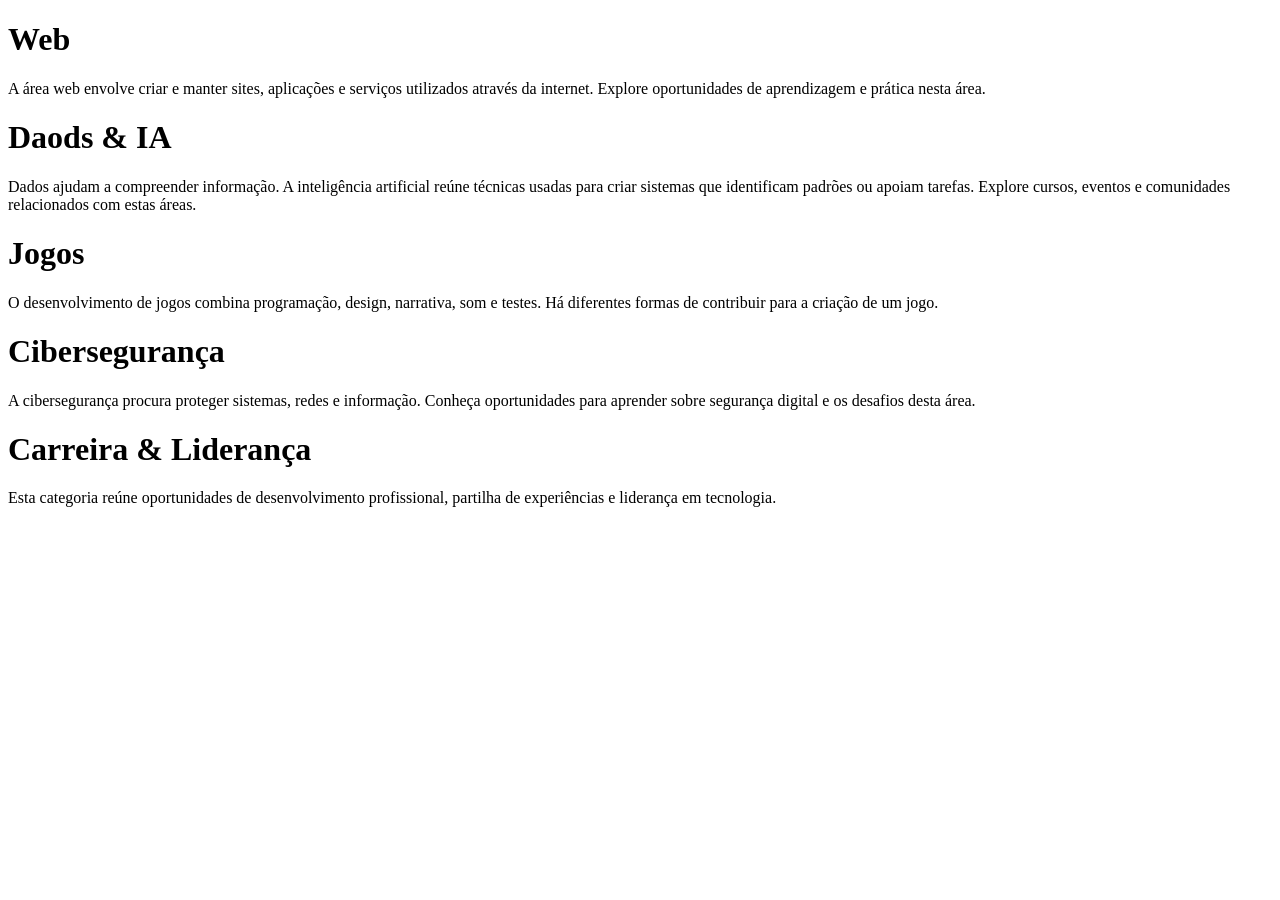
==== public/areas.html @ 3b8d6caf "chore: organiza estrutura do projeto" ====
<!DOCTYPE html>
<html lang="pt-PT">
<head>
    <meta charset="UTF-8">
    <meta name="viewport" content="width=device-width, initial-scale=1.0">
    <title> Áreas de Interesse </title>
    <link rel = "stylesheet" href="css/style.css">
    <script src="js/app.js" defer></script>
</head>
<body>
    <h1>Web</h1>
    <p>A área web envolve criar e manter sites, aplicações e serviços utilizados através da internet. Explore oportunidades de aprendizagem e prática nesta área.</p>
    <h1>Daods & IA</h1>
    <p>Dados ajudam a compreender informação. A inteligência artificial reúne técnicas usadas para criar sistemas que identificam padrões ou apoiam tarefas. Explore cursos, eventos e comunidades relacionados com estas áreas.</p>
    <h1>Jogos</h1>
    <p>O desenvolvimento de jogos combina programação, design, narrativa, som e testes. Há diferentes formas de contribuir para a criação de um jogo.</p>
    <h1>Cibersegurança</h1>
    <p>A cibersegurança procura proteger sistemas, redes e informação. Conheça oportunidades para aprender sobre segurança digital e os desafios desta área.</p>
    <h1>Carreira & Liderança</h1>
    <p>Esta categoria reúne oportunidades de desenvolvimento profissional, partilha de experiências e liderança em tecnologia.</p>
</body>
</html>
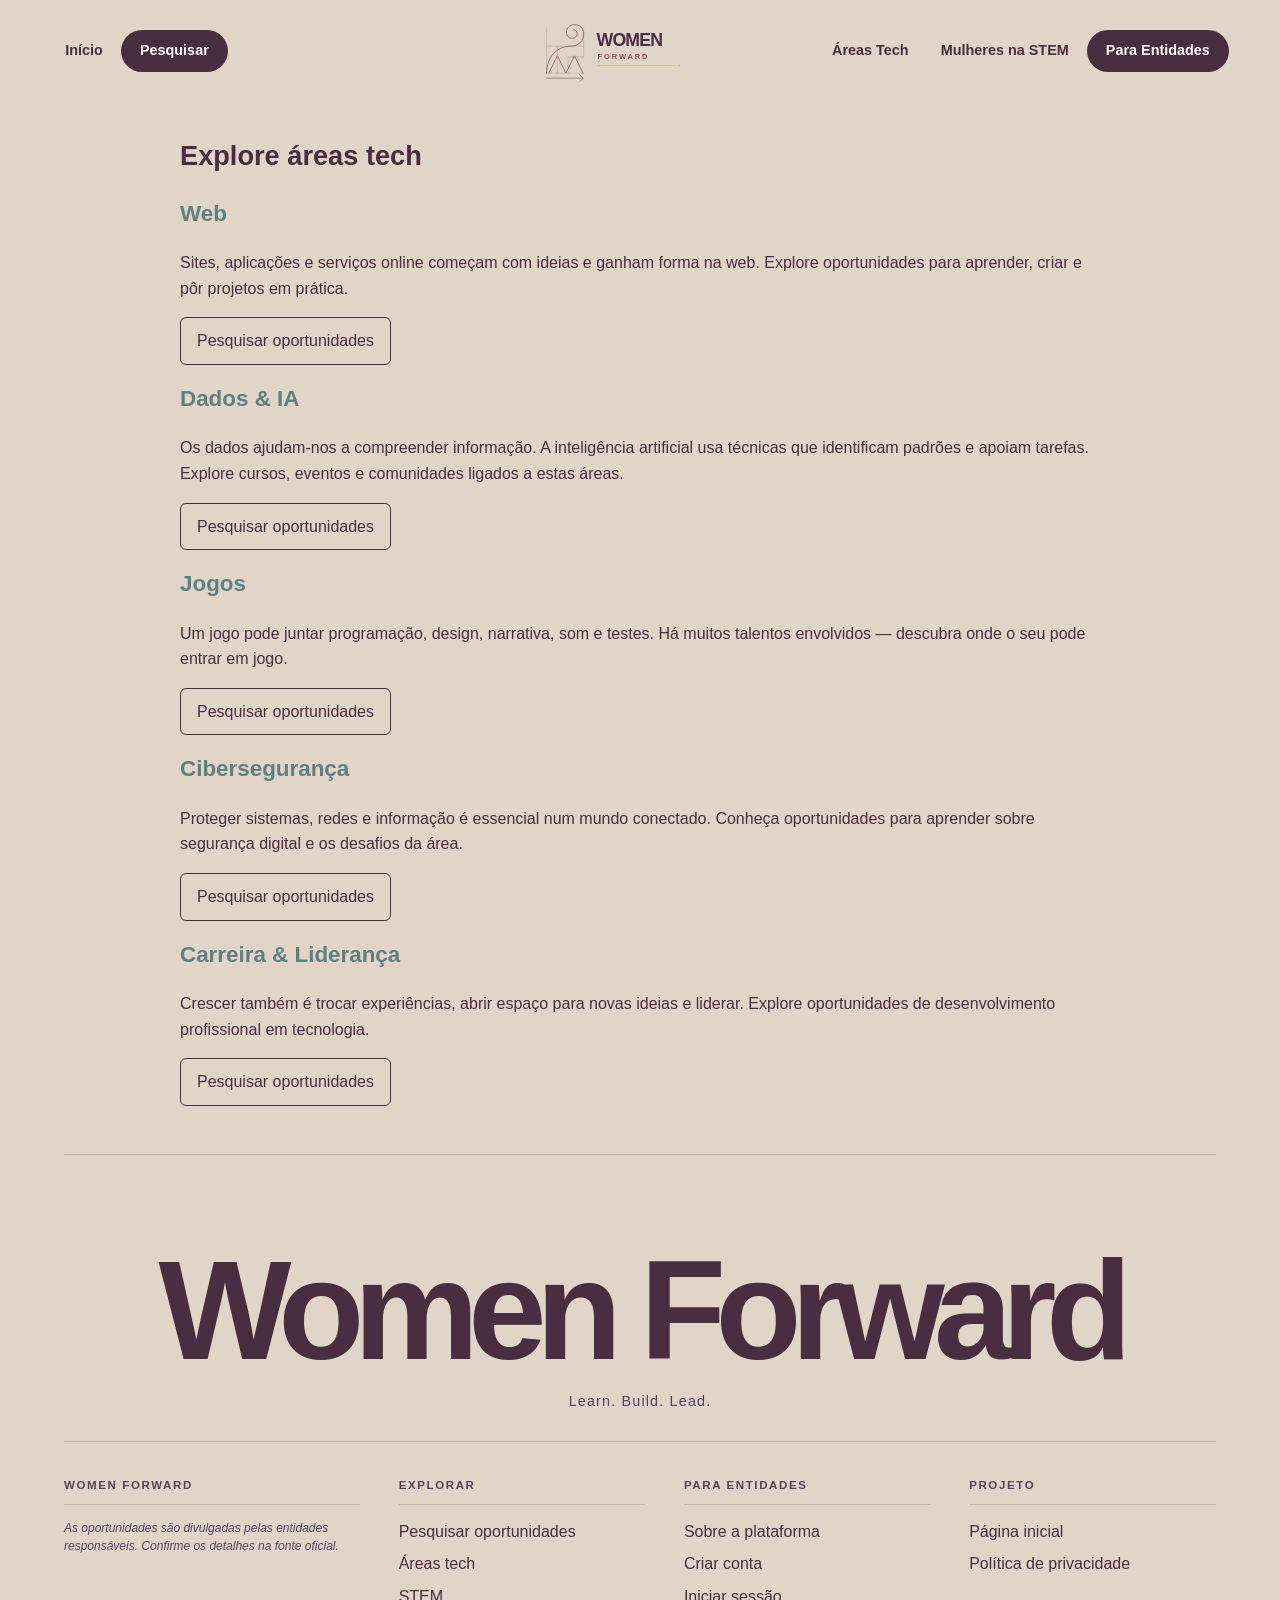
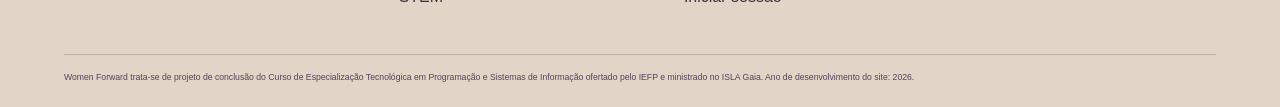
==== commit 21630d47: "feat(ui): uniformiza navegação, conteúdos e rodapé" ====
--- a/public/areas.html
+++ b/public/areas.html
@@ -3,20 +3,74 @@
 <head>
     <meta charset="UTF-8">
     <meta name="viewport" content="width=device-width, initial-scale=1.0">
-    <title> Áreas de Interesse </title>
-    <link rel = "stylesheet" href="css/style.css">
+    <title>Áreas tech · Women Forward</title>
+    <link rel="stylesheet" href="css/style.css">
     <script src="js/app.js" defer></script>
 </head>
 <body>
-    <h1>Web</h1>
-    <p>A área web envolve criar e manter sites, aplicações e serviços utilizados através da internet. Explore oportunidades de aprendizagem e prática nesta área.</p>
-    <h1>Daods & IA</h1>
-    <p>Dados ajudam a compreender informação. A inteligência artificial reúne técnicas usadas para criar sistemas que identificam padrões ou apoiam tarefas. Explore cursos, eventos e comunidades relacionados com estas áreas.</p>
-    <h1>Jogos</h1>
-    <p>O desenvolvimento de jogos combina programação, design, narrativa, som e testes. Há diferentes formas de contribuir para a criação de um jogo.</p>
-    <h1>Cibersegurança</h1>
-    <p>A cibersegurança procura proteger sistemas, redes e informação. Conheça oportunidades para aprender sobre segurança digital e os desafios desta área.</p>
-    <h1>Carreira & Liderança</h1>
-    <p>Esta categoria reúne oportunidades de desenvolvimento profissional, partilha de experiências e liderança em tecnologia.</p>
+    <header class="topo">
+    <nav class="topo-menu topo-menu-esquerda" aria-label="Navegação principal — início e pesquisa">
+        <a href="index.php">Início</a>
+        <a href="pesquisar.html">Pesquisar</a>
+    </nav>
+    <a class="marca" href="index.php" aria-label="Women Forward — início">
+        <img src="images/logo-women-forward.svg" alt="Women Forward">
+    </a>
+    <nav class="topo-menu topo-menu-direita" aria-label="Navegação principal — áreas e entidades">
+        <a href="areas.html">Áreas Tech</a>
+        <a href="stem.html">Mulheres na STEM</a>
+        <a href="entidades.html">Para Entidades</a>
+    </nav>
+</header>
+    <main>
+    <h1>Explore áreas tech</h1>
+    <h2 id="web">Web</h2>
+    <p>Sites, aplicações e serviços online começam com ideias e ganham forma na web. Explore oportunidades para aprender, criar e pôr projetos em prática.</p>
+    <p><a class="btn secundario" href="oportunidades.php?categoria=Web">Pesquisar oportunidades</a></p>
+    <h2 id="dados-ia">Dados &amp; IA</h2>
+    <p>Os dados ajudam-nos a compreender informação. A inteligência artificial usa técnicas que identificam padrões e apoiam tarefas. Explore cursos, eventos e comunidades ligados a estas áreas.</p>
+    <p><a class="btn secundario" href="oportunidades.php?categoria=Dados%20%26%20IA">Pesquisar oportunidades</a></p>
+    <h2 id="jogos">Jogos</h2>
+    <p>Um jogo pode juntar programação, design, narrativa, som e testes. Há muitos talentos envolvidos — descubra onde o seu pode entrar em jogo.</p>
+    <p><a class="btn secundario" href="oportunidades.php?categoria=Jogos">Pesquisar oportunidades</a></p>
+    <h2 id="ciberseguranca">Cibersegurança</h2>
+    <p>Proteger sistemas, redes e informação é essencial num mundo conectado. Conheça oportunidades para aprender sobre segurança digital e os desafios da área.</p>
+    <p><a class="btn secundario" href="oportunidades.php?categoria=Ciberseguran%C3%A7a">Pesquisar oportunidades</a></p>
+    <h2 id="carreira-lideranca">Carreira &amp; Liderança</h2>
+    <p>Crescer também é trocar experiências, abrir espaço para novas ideias e liderar. Explore oportunidades de desenvolvimento profissional em tecnologia.</p>
+    <p><a class="btn secundario" href="oportunidades.php?categoria=Carreira%20%26%20Lideran%C3%A7a">Pesquisar oportunidades</a></p>
+    </main>
+<footer class="rodape">
+    <div class="rodape-assinatura">
+        <h2 class="rodape-wordmark">Women Forward</h2>
+        <p class="rodape-slogan">Learn. Build. Lead.</p>
+    </div>
+    <div class="rodape-colunas">
+        <section class="rodape-coluna rodape-nota-oportunidades">
+            <h3>Women Forward</h3>
+            <p class="rodape-disclaimer">As oportunidades são divulgadas pelas entidades responsáveis. Confirme os detalhes na fonte oficial.</p>
+        </section>
+        <nav class="rodape-coluna" aria-label="Explorar">
+            <h3>Explorar</h3>
+            <a href="pesquisar.html">Pesquisar oportunidades</a>
+            <a href="areas.html">Áreas tech</a>
+            <a href="stem.html">STEM</a>
+        </nav>
+        <nav class="rodape-coluna" aria-label="Para entidades">
+            <h3>Para entidades</h3>
+            <a href="entidades.html">Sobre a plataforma</a>
+            <a href="registar.php">Criar conta</a>
+            <a href="login.php">Iniciar sessão</a>
+        </nav>
+        <nav class="rodape-coluna" aria-label="Projeto">
+            <h3>Projeto</h3>
+            <a href="index.php">Página inicial</a>
+            <a href="privacidade.html">Política de privacidade</a>
+        </nav>
+    </div>
+    <div class="rodape-base">
+        <p class="rodape-academico"><small>Women Forward trata-se de projeto de conclusão do Curso de Especialização Tecnológica em Programação e Sistemas de Informação ofertado pelo IEFP e ministrado no ISLA Gaia. Ano de desenvolvimento do site: 2026.</small></p>
+    </div>
+</footer>
 </body>
-</html>+</html>
--- a/public/css/style.css
+++ b/public/css/style.css
@@ -0,0 +1,619 @@
+/* ============================================================
+   Women Forward — folha de estilos
+   ============================================================ */
+
+   /* Responsividade */
+
+    .grelha-oportunidades {
+    display: grid;
+    grid-template-columns: repeat(3, minmax(0, 1fr));
+    gap: 1rem;
+    }
+
+    @media (max-width: 800px) {
+    .grelha-oportunidades { grid-template-columns: repeat(2, 1fr); }
+    nav { display: flex; flex-wrap: wrap; gap: .75rem; }
+    }
+
+    @media (max-width: 560px) {
+    .grelha-oportunidades { grid-template-columns: 1fr; }
+    }
+
+/* Paleta Women Forward */
+:root {
+    --color1: #e0d5c6;
+    --color2: #87555c;
+    --color3: #492d41;
+    --color4: #51445f;
+    --color5: #5e8080;
+    --largura-conteudo: 1120px;
+}
+
+* {
+    box-sizing: border-box;
+}
+
+body {
+    margin: 0;
+    font-family: "Segoe UI", Arial, sans-serif;
+    color: var(--color3);
+    background: var(--color1);
+    line-height: 1.6;
+}
+
+
+header, main, footer {
+    padding: 1rem 5vw;
+}
+
+a {
+    color: var(--color5);
+}
+
+h1 {
+    margin-top: 0;
+    font-size: 1.7rem;
+    color: var(--color3);
+}
+
+h2 {
+    margin-top: 0;
+    font-size: 1.4rem;
+    color: var(--color5);
+}
+
+h3 {
+    margin-top: 0;
+    font-size: 1.2rem;
+    color: var(--color4);
+}
+
+.topo {
+     display: flex;
+     justify-content: space-between;
+     align-items: center;
+     flex-wrap: wrap;
+     gap: 12px;
+     padding: 14px 32px;
+     background: var(--color2);
+ }
+
+.topo .marca {
+    color: var(--color1);
+    font-weight: bold;
+    font-size: 1.2rem;
+    text-decoration: none;
+}
+
+.topo nav {
+     display: flex;
+     flex-wrap: wrap;
+     gap: 18px;
+     align-items: center;
+}
+
+.topo nav a {
+     color: var(--color1);
+     text-decoration: none;
+     white-space: nowrap;
+
+}
+
+.topo nav a:hover {
+    color: var(--color1);
+    text-decoration: underline;
+}
+
+.topo .ola {
+    color: var(--color1);
+}
+
+main {
+    max-width: 960px;
+     margin: 32px auto;
+    padding: 0 20px;
+}
+
+.footer {
+     text-align: center;
+     padding: 24px;
+     color: var(--color4);
+     font-size: 0.9rem;
+ }
+
+
+ .msg {
+     padding: 12px 16px;
+     border-radius: 6px;
+     margin-bottom: 20px;
+     border-left: 5px solid var(--color5);
+ }
+
+ .msg.sucesso {
+     background: var(--color1);
+    border-color: var(--color4);
+ }
+
+ .msg.erro {
+     background: var(--color1);
+     border-color: var(--color2);
+ }
+
+ .msg ul {
+    margin: 6px 0 0;
+    padding-left: 20px;
+}
+
+ul.msg {
+    padding-left: 36px;
+}
+
+
+.formulario {
+    background: var(--color1);
+    padding: 24px;
+    border-radius: 8px;
+    max-width: 520px;
+    display: flex;
+    flex-direction: column;
+    gap: 6px;
+}
+
+.formulario input,
+.formulario select,
+.form-auth input,
+.form-auth select {
+    width: 100%;
+    padding: 10px 12px;
+    border: 1px solid var(--color5);
+    border-radius: 6px;
+    font: inherit;
+}
+
+.form-auth {
+    display: grid;
+    gap: 14px;
+    max-width: 520px;
+    padding: 24px;
+    border-radius: 8px;
+    background: #fff;
+}
+
+.form-auth label,
+.formulario label {
+    display: grid;
+    gap: 6px;
+}
+
+.btn,
+button {
+    display: inline-block;
+    padding: 10px 16px;
+    border: 0;
+    border-radius: 6px;
+    background: var(--color3);
+    color: #fff;
+    font: inherit;
+    text-decoration: none;
+    cursor: pointer;
+}
+
+.btn.secundario {
+    background: transparent;
+    color: var(--color3);
+    border: 1px solid var(--color3);
+}
+
+.acoes {
+    display: flex;
+    flex-wrap: wrap;
+    gap: 12px;
+}
+
+.grelha-oportunidades {
+    display: grid;
+    grid-template-columns: repeat(auto-fit, minmax(240px, 1fr));
+    gap: 16px;
+}
+
+.cartao,
+.detalhe {
+    padding: 20px;
+    border-radius: 8px;
+    background: #fff;
+}
+
+.cartao h3 {
+    margin-bottom: 8px;
+}
+
+.detalhe dl {
+    display: grid;
+    grid-template-columns: max-content 1fr;
+    gap: 8px 16px;
+}
+
+.detalhe dt {
+    font-weight: 700;
+}
+
+.detalhe dd {
+    margin: 0;
+}
+
+.rodape {
+    margin-top: 48px;
+    padding: 24px 5vw;
+    text-align: center;
+    color: var(--color4);
+}
+
+.rodape nav {
+    display: flex;
+    justify-content: center;
+    flex-wrap: wrap;
+    gap: 16px;
+}
+
+@media (max-width: 560px) {
+    .detalhe dl {
+        grid-template-columns: 1fr;
+    }
+}
+
+.formulario label {
+   font-weight: 600;
+    margin-top: 8px;
+}
+
+.formulario input,
+.formulario select,
+.formulario textarea {
+    padding: 9px 10px;
+    border: 1px solid var(--color5);
+    border-radius: 5px;
+    font: inherit;
+}
+
+.formulario .check {
+    font-weight: normal;
+    display: flex;
+    gap: 8px;
+    align-items: flex-start;
+}
+
+.formulario button {
+    margin-top: 16px;
+}
+
+.rodape nav a {
+    color: inherit;
+}
+
+.rodape-academico {
+    max-width: 960px;
+    margin: 18px auto 0;
+    font-size: 0.65rem;
+    line-height: 1.4;
+}
+
+.rodape-marca {
+    margin-bottom: 0;
+    font-size: 1.05rem;
+}
+
+.rodape-slogan {
+    margin-top: 0;
+    font-size: 0.9rem;
+}
+
+.rodape-disclaimer {
+    font-size: 0.75rem;
+    font-style: italic;
+}
+
+/* Rodapé em grelha, inspirado no modelo de referência */
+.rodape {
+    margin-top: 48px;
+    padding: 0 5vw 22px;
+    color: var(--color3);
+    background: var(--color1);
+    text-align: left;
+}
+
+.rodape-assinatura {
+    padding: clamp(38px, 7vw, 90px) 0 28px;
+    border-top: 1px solid rgba(73, 45, 65, 0.22);
+    border-bottom: 1px solid rgba(73, 45, 65, 0.22);
+    text-align: center;
+}
+
+.rodape-wordmark {
+    margin: 0;
+    color: var(--color3);
+    font-size: clamp(3rem, 11vw, 9rem);
+    font-weight: 600;
+    letter-spacing: -0.075em;
+    line-height: 0.95;
+}
+
+.rodape-slogan {
+    margin: 12px 0 0;
+    color: var(--color4);
+    font-size: 0.9rem;
+    letter-spacing: 0.08em;
+}
+
+.rodape-colunas {
+    display: grid;
+    grid-template-columns: 1.2fr repeat(3, minmax(0, 1fr));
+    gap: clamp(20px, 3vw, 48px);
+    max-width: 1500px;
+    margin: 0 auto;
+    padding: 34px 0 38px;
+    border-bottom: 1px solid rgba(73, 45, 65, 0.22);
+}
+
+.rodape-coluna {
+    min-width: 0;
+}
+
+nav.rodape-coluna {
+    display: block;
+}
+
+.rodape-coluna h3 {
+    margin: 0 0 14px;
+    padding-bottom: 9px;
+    border-bottom: 1px solid rgba(73, 45, 65, 0.18);
+    color: var(--color4);
+    font-size: 0.72rem;
+    font-weight: 600;
+    letter-spacing: 0.14em;
+    text-transform: uppercase;
+}
+
+.rodape-coluna a {
+    display: block;
+    width: fit-content;
+    margin: 7px 0;
+    color: var(--color3);
+    text-decoration: none;
+}
+
+.rodape-coluna a:hover,
+.rodape-coluna a:focus-visible {
+    text-decoration: underline;
+}
+
+.rodape-disclaimer {
+    max-width: 280px;
+    margin: 0;
+    color: var(--color4);
+    font-size: 0.75rem;
+    font-style: italic;
+    line-height: 1.5;
+}
+
+.rodape-base {
+    max-width: 1500px;
+    margin: 0 auto;
+    padding-top: 15px;
+}
+
+.rodape-academico {
+    margin: 0;
+    color: var(--color4);
+    font-size: 0.65rem;
+    line-height: 1.4;
+}
+
+@media (max-width: 900px) {
+    .rodape-colunas {
+        grid-template-columns: repeat(2, minmax(0, 1fr));
+    }
+}
+
+@media (max-width: 560px) {
+    .rodape-colunas {
+        grid-template-columns: 1fr;
+        gap: 26px;
+    }
+
+    .rodape-assinatura {
+        text-align: left;
+    }
+
+    .rodape-wordmark {
+        font-size: clamp(2.8rem, 14vw, 5rem);
+    }
+}
+
+/* Barra superior alinhada à identidade do Women Forward */
+.topo {
+    display: flex;
+    align-items: center;
+    justify-content: space-between;
+    flex-wrap: wrap;
+    gap: 18px 28px;
+    padding: 16px clamp(20px, 4vw, 64px);
+    background: var(--color1);
+}
+
+.topo .marca {
+    display: inline-flex;
+    flex: 0 0 auto;
+    align-items: center;
+    color: var(--color3);
+    text-decoration: none;
+}
+
+.topo .marca img {
+    display: block;
+    width: clamp(150px, 16vw, 220px);
+    height: auto;
+}
+
+.topo .topo-menu {
+    display: flex;
+    align-items: center;
+    justify-content: flex-end;
+    flex-wrap: wrap;
+    gap: 4px;
+    margin-left: auto;
+    padding: 6px;
+    border: 1px solid rgba(73, 45, 65, 0.12);
+    border-radius: 999px;
+    background: #fff;
+}
+
+.topo .topo-menu a {
+    display: inline-flex;
+    align-items: center;
+    justify-content: center;
+    min-height: 42px;
+    padding: 9px 15px;
+    border-radius: 999px;
+    color: var(--color3);
+    font-size: 0.9rem;
+    font-weight: 600;
+    text-decoration: none;
+    white-space: nowrap;
+    transition: background-color 160ms ease, color 160ms ease;
+}
+
+.topo .topo-menu a:hover,
+.topo .topo-menu a:focus-visible {
+    background: var(--color1);
+    color: var(--color3);
+    text-decoration: none;
+}
+
+.topo .topo-menu a:last-child {
+    padding-inline: 19px;
+    background: var(--color3);
+    color: #fff;
+}
+
+.topo .topo-menu a:last-child:hover,
+.topo .topo-menu a:last-child:focus-visible {
+    background: var(--color2);
+    color: #fff;
+}
+
+.topo .topo-menu a:focus-visible,
+.topo .marca:focus-visible {
+    outline: 3px solid var(--color5);
+    outline-offset: 3px;
+}
+
+@media (max-width: 760px) {
+    .topo {
+        align-items: flex-start;
+    }
+
+    .topo .topo-menu {
+        justify-content: flex-start;
+        margin-left: 0;
+        border-radius: 18px;
+    }
+}
+
+@media (max-width: 560px) {
+    .topo {
+        padding: 14px 20px;
+    }
+
+    .topo .marca img {
+        width: 160px;
+    }
+
+    .topo .topo-menu {
+        width: 100%;
+        gap: 2px;
+        padding: 5px;
+    }
+
+    .topo .topo-menu a {
+        min-height: 38px;
+        padding: 8px 10px;
+        font-size: 0.82rem;
+    }
+}
+
+
+
+/* Navegação com a marca centrada entre os dois grupos de links */
+.topo {
+    display: grid;
+    grid-template-columns: minmax(0, 1fr) auto minmax(0, 1fr);
+    align-items: center;
+    gap: 18px;
+}
+
+.topo .topo-menu {
+    flex-wrap: nowrap;
+    margin: 0;
+    padding: 0;
+    border: 0;
+    border-radius: 0;
+    background: transparent;
+}
+
+.topo .topo-menu-esquerda {
+    justify-content: flex-start;
+}
+
+.topo .topo-menu-direita {
+    justify-content: flex-end;
+}
+
+.topo .topo-menu a {
+    padding-inline: clamp(8px, 1.1vw, 15px);
+}
+
+@media (max-width: 900px) {
+    .topo {
+        grid-template-columns: 1fr 1fr;
+        justify-items: center;
+        row-gap: 12px;
+    }
+
+    .topo .marca {
+        grid-column: 1 / -1;
+        grid-row: 1;
+    }
+
+    .topo .topo-menu-esquerda,
+    .topo .topo-menu-direita {
+        grid-row: 2;
+        flex-wrap: wrap;
+        justify-content: center;
+    }
+}
+
+@media (max-width: 560px) {
+    .topo {
+        grid-template-columns: 1fr;
+        gap: 10px;
+    }
+
+    .topo .marca {
+        grid-column: 1;
+        grid-row: 1;
+    }
+
+    .topo .topo-menu-esquerda {
+        grid-row: 2;
+    }
+
+    .topo .topo-menu-direita {
+        grid-row: 3;
+    }
+
+    .topo .topo-menu a {
+        min-height: 36px;
+        padding: 7px 9px;
+        font-size: 0.8rem;
+    }
+}
